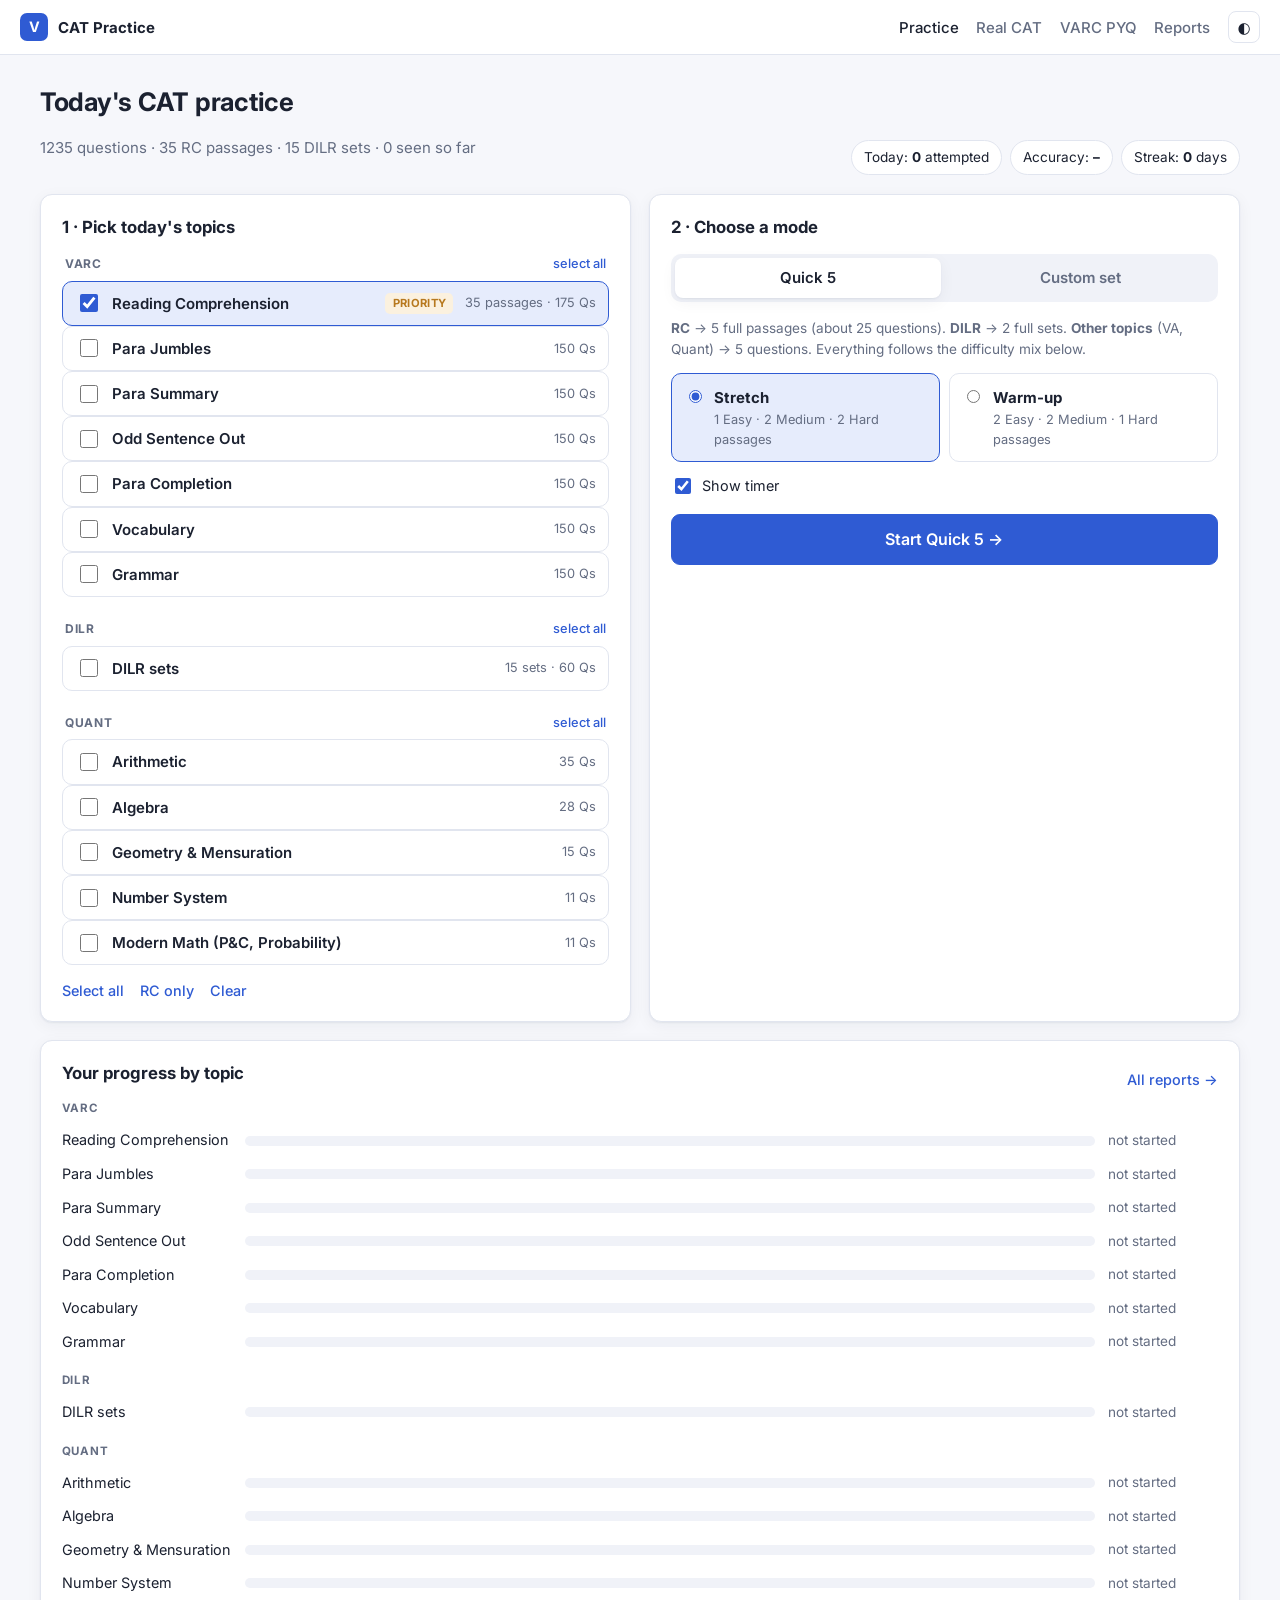
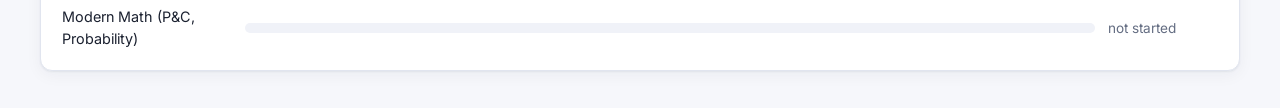
==== index.html @ 4438643c "Add VARC PYQ section (CAT 2022-2025): timed CAT mode and topic-wise practice" ====
<!doctype html>
<html lang="en">
<head>
<meta charset="utf-8">
<meta name="viewport" content="width=device-width, initial-scale=1, viewport-fit=cover">
<meta name="apple-mobile-web-app-capable" content="yes">
<meta name="mobile-web-app-capable" content="yes">
<meta name="apple-mobile-web-app-title" content="CAT Prep">
<title>CAT Practice</title>
<meta name="description" content="CAT VARC practice: Reading Comprehension, Para Jumbles, Para Summary, Odd Sentence Out, Para Completion, Vocabulary and Grammar with timed sets and detailed reports.">
<link rel="preconnect" href="https://fonts.googleapis.com">
<link rel="preconnect" href="https://fonts.gstatic.com" crossorigin>
<link href="https://fonts.googleapis.com/css2?family=Inter:wght@400;500;600;700&family=Source+Serif+4:opsz,wght@8..60,400;8..60,600&display=swap" rel="stylesheet">
<link rel="stylesheet" href="styles.css?v=5">
<link rel="icon" href="data:image/svg+xml,<svg xmlns='http://www.w3.org/2000/svg' viewBox='0 0 32 32'><rect width='32' height='32' rx='7' fill='%232f5bd3'/><text x='16' y='22' font-size='15' font-family='Arial' font-weight='700' fill='white' text-anchor='middle'>V</text></svg>">
</head>
<body>
<header class="topbar">
  <a class="brand" href="#home" data-nav="home"><span class="logo">V</span><span>CAT Practice</span></a>
  <nav>
    <a href="#home" data-nav="home">Practice</a>
    <a href="#cat" data-nav="cat">Real CAT</a>
    <a href="#pyq" data-nav="pyq">VARC PYQ</a>
    <a href="#history" data-nav="history">Reports</a>
    <button class="icon-btn" id="themeBtn" title="Toggle dark mode" aria-label="Toggle dark mode">◐</button>
  </nav>
</header>

<main id="app">
  <!-- HOME -->
  <section id="view-home" class="view">
    <div id="resumeBox"></div>

    <div class="hero">
      <div>
        <h1>Today's CAT practice</h1>
        <p class="muted" id="heroStats"></p>
      </div>
      <div class="today-chips" id="todayChips"></div>
    </div>

    <div class="grid-2">
      <div class="card">
        <h2>1 · Pick today's topics</h2>
        <div id="topicList" class="topic-list"></div>
        <div class="row gap">
          <button class="link" id="selAll">Select all</button>
          <button class="link" id="selRC">RC only</button>
          <button class="link" id="selNone">Clear</button>
        </div>
      </div>

      <div class="card">
        <h2>2 · Choose a mode</h2>
        <div class="mode-tabs" role="tablist">
          <button class="mode-tab active" data-mode="quick5">Quick 5</button>
          <button class="mode-tab" data-mode="custom">Custom set</button>
        </div>

        <div class="mode-panel" data-panel="quick5">
          <p class="muted small"><b>RC</b> → 5 full passages (about 25 questions). <b>DILR</b> → 2 full sets. <b>Other topics</b> (VA, Quant) → 5 questions. Everything follows the difficulty mix below.</p>
          <div class="pattern-grid">
            <label class="pattern"><input type="radio" name="pattern" value="hard" checked>
              <span><b>Stretch</b><small>1 Easy · 2 Medium · 2 Hard passages</small></span></label>
            <label class="pattern"><input type="radio" name="pattern" value="easy">
              <span><b>Warm-up</b><small>2 Easy · 2 Medium · 1 Hard passages</small></span></label>
          </div>
          <label class="check"><input type="checkbox" id="q5Timer" checked> Show timer</label>
          <button class="btn primary big" id="startQuick">Start Quick 5 →</button>
        </div>

        <div class="mode-panel hidden" data-panel="custom">
          <div class="field">
            <span class="label">Difficulty</span>
            <div class="seg" id="diffSeg">
              <button data-v="mixed" class="active">Mixed</button>
              <button data-v="easy">Easy</button>
              <button data-v="medium">Medium</button>
              <button data-v="hard">Hard</button>
            </div>
          </div>
          <div class="field">
            <span class="label">Number of questions</span>
            <div class="seg" id="countSeg">
              <button data-v="10">10</button>
              <button data-v="16" class="active">16</button>
              <button data-v="24">24</button>
              <button data-v="40">40</button>
            </div>
          </div>
          <label class="check"><input type="checkbox" id="rcPriority" checked> RC priority (≈60% of the set is RC when RC is selected)</label>
          <label class="check"><input type="checkbox" id="rcFull" checked> Full RC passages (all questions of a passage, like CAT). DILR always comes as full sets.</label>
          <label class="check"><input type="checkbox" id="unseenFirst" checked> Prefer questions I haven't seen</label>
          <label class="check"><input type="checkbox" id="cTimer" checked> Show timer</label>
          <p class="muted small" id="poolInfo"></p>
          <button class="btn primary big" id="startCustom">Start set →</button>
        </div>
      </div>
    </div>

    <div class="card">
      <div class="row between"><h2>Your progress by topic</h2><a href="#history" data-nav="history" class="link">All reports →</a></div>
      <div id="progressBars" class="bars"></div>
    </div>
  </section>

  <!-- QUIZ -->
  <section id="view-quiz" class="view hidden">
    <div class="quizbar">
      <div class="qmeta"><span id="qCounter"></span><span id="qTags"></span></div>
      <div class="qctl">
        <span class="timer" id="timer" title="Time on this set">00:00</span>
        <button class="btn ghost" id="pauseBtn">❚❚ Pause</button>
        <button class="btn ghost" id="saveExitBtn" title="Save progress and continue later">Save &amp; exit</button>
        <button class="btn danger" id="submitBtn">Submit</button>
        <button class="btn ghost palette-toggle" id="paletteToggle" aria-label="Question palette">☰</button>
      </div>
    </div>
    <div class="quiz-layout">
      <div class="quiz-main" id="quizMain"></div>
      <aside class="palette" id="palette">
        <h3>Questions</h3>
        <div id="paletteGrid" class="pal-grid"></div>
        <div class="legend">
          <span><i class="dot ans"></i>Answered</span>
          <span><i class="dot mark"></i>Marked</span>
          <span><i class="dot vis"></i>Not answered</span>
          <span><i class="dot"></i>Not visited</span>
        </div>
      </aside>
    </div>
    <div class="pause-overlay hidden" id="pauseOverlay">
      <div class="pause-card">
        <h2>Paused</h2>
        <p class="muted">The timer is stopped and questions are hidden.</p>
        <button class="btn primary big" id="resumeBtn">▶ Resume</button>
        <button class="btn ghost" id="pauseSaveExit">Save &amp; exit to home</button>
      </div>
    </div>
  </section>

  <!-- REPORT -->
  <section id="view-report" class="view hidden"></section>

  <!-- REAL CAT -->
  <section id="view-cat" class="view hidden"></section>
  <section id="view-pyq" class="view hidden"></section>

  <!-- HISTORY -->
  <section id="view-history" class="view hidden"></section>
</main>

<div class="modal hidden" id="modal"><div class="modal-card" id="modalCard"></div></div>

<script src="data/questions.js?v=5"></script>
<script src="app.js?v=5"></script>
<script src="pyq.js?v=5"></script>
<script src="realcat.js?v=5"></script>
</body>
</html>
---- styles.css ----
:root {
  --bg: #f6f7fb;
  --surface: #ffffff;
  --surface-2: #f0f2f8;
  --border: #e1e5ef;
  --text: #1b2130;
  --muted: #646d82;
  --primary: #2f5bd3;
  --primary-soft: #e6ecfc;
  --good: #1f8a4c;
  --good-soft: #e3f4ea;
  --bad: #c9372c;
  --bad-soft: #fbe7e5;
  --warn: #b7791f;
  --warn-soft: #fbf1df;
  --mark: #7b4bd1;
  --mark-soft: #efe7fb;
  --shadow: 0 1px 2px rgba(20, 30, 60, .06), 0 4px 16px rgba(20, 30, 60, .05);
  --radius: 12px;
  --serif: "Source Serif 4", Georgia, serif;
  color-scheme: light;
}
@media (prefers-color-scheme: dark) {
  :root:not([data-theme="light"]) {
    --bg: #11141b; --surface: #181c25; --surface-2: #202533; --border: #2b3242;
    --text: #e6e9f0; --muted: #98a1b5; --primary: #6f93ff; --primary-soft: #222d4a;
    --good: #4cc282; --good-soft: #17301f; --bad: #ff7b70; --bad-soft: #3a1d1b;
    --warn: #e5b45a; --warn-soft: #36291a; --mark: #b48cff; --mark-soft: #2c2342;
    --shadow: 0 1px 2px rgba(0,0,0,.3); color-scheme: dark;
  }
}
:root[data-theme="dark"] {
  --bg: #11141b; --surface: #181c25; --surface-2: #202533; --border: #2b3242;
  --text: #e6e9f0; --muted: #98a1b5; --primary: #6f93ff; --primary-soft: #222d4a;
  --good: #4cc282; --good-soft: #17301f; --bad: #ff7b70; --bad-soft: #3a1d1b;
  --warn: #e5b45a; --warn-soft: #36291a; --mark: #b48cff; --mark-soft: #2c2342;
  --shadow: 0 1px 2px rgba(0,0,0,.3); color-scheme: dark;
}

* { box-sizing: border-box; }
html, body { margin: 0; }
body {
  background: var(--bg); color: var(--text);
  font: 15px/1.55 Inter, system-ui, -apple-system, "Segoe UI", sans-serif;
  -webkit-font-smoothing: antialiased;
}
h1 { font-size: 1.6rem; margin: 0 0 .25rem; letter-spacing: -.01em; }
h2 { font-size: 1.05rem; margin: 0 0 .9rem; }
h3 { font-size: .95rem; margin: 0 0 .6rem; }
button { font: inherit; color: inherit; cursor: pointer; }
a { color: var(--primary); text-decoration: none; }
.hidden { display: none !important; }
.muted { color: var(--muted); }
.small { font-size: .85rem; }
.row { display: flex; align-items: center; flex-wrap: wrap; }
.row.gap { gap: 1rem; }
.row.between { justify-content: space-between; }

/* top bar */
.topbar {
  position: sticky; top: 0; z-index: 20; display: flex; align-items: center; justify-content: space-between;
  padding: .7rem 1.25rem; background: var(--surface); border-bottom: 1px solid var(--border);
}
.brand { display: flex; align-items: center; gap: .6rem; color: var(--text); font-weight: 700; }
.logo { width: 28px; height: 28px; border-radius: 7px; background: var(--primary); color: #fff; display: grid; place-items: center; font-size: .9rem; }
.topbar nav { display: flex; gap: 1.1rem; align-items: center; }
.topbar nav a { color: var(--muted); font-weight: 500; }
.topbar nav a.active { color: var(--text); }
.icon-btn { background: none; border: 1px solid var(--border); border-radius: 8px; width: 32px; height: 32px; }

#app { max-width: 1240px; margin: 0 auto; padding: 1.25rem; }
.card { background: var(--surface); border: 1px solid var(--border); border-radius: var(--radius); padding: 1.2rem 1.3rem; box-shadow: var(--shadow); margin-bottom: 1.1rem; }
.grid-2 { display: grid; grid-template-columns: 1fr 1fr; gap: 1.1rem; }
.grid-2 > .card { margin-bottom: 0; min-width: 0; }
.quiz-main, .q-split > * { min-width: 0; }
.grid-2 { margin-bottom: 1.1rem; }

/* buttons */
.btn { border: 1px solid var(--border); background: var(--surface); padding: .5rem .95rem; border-radius: 9px; font-weight: 600; font-size: .9rem; }
@media (hover: hover) { .btn:hover { border-color: var(--primary); } }
.btn.primary { background: var(--primary); color: #fff; border-color: var(--primary); }
.btn.primary:hover { filter: brightness(1.07); }
.btn.danger { background: var(--bad); color: #fff; border-color: var(--bad); }
.btn.ghost { background: transparent; }
.btn.big { padding: .75rem 1.3rem; font-size: 1rem; width: 100%; margin-top: .6rem; }
.btn:disabled { opacity: .5; cursor: not-allowed; }
.link { background: none; border: 0; color: var(--primary); padding: 0; font-weight: 500; font-size: .9rem; }

/* home */
.hero { display: flex; justify-content: space-between; align-items: flex-end; gap: 1rem; flex-wrap: wrap; margin: .4rem 0 1.2rem; }
.today-chips { display: flex; gap: .5rem; flex-wrap: wrap; }
.chip { background: var(--surface); border: 1px solid var(--border); padding: .35rem .75rem; border-radius: 999px; font-size: .85rem; }
.chip b { font-weight: 700; }
.topic-list { display: grid; gap: .5rem; margin-bottom: .9rem; }
.topic {
  display: flex; align-items: center; gap: .7rem; padding: .6rem .8rem; border: 1px solid var(--border);
  border-radius: 10px; cursor: pointer; background: var(--surface);
}
@media (hover: hover) { .topic:hover { border-color: var(--primary); } }
.topic input { width: 18px; height: 18px; flex: none; accent-color: var(--primary); }
.topic .tname { font-weight: 600; flex: 1; }
.topic .tcount { font-size: .8rem; color: var(--muted); }
.topic.checked { background: var(--primary-soft); border-color: var(--primary); }
.badge { font-size: .7rem; font-weight: 700; padding: .12rem .45rem; border-radius: 5px; text-transform: uppercase; letter-spacing: .03em; }
.badge.pri { background: var(--warn-soft); color: var(--warn); }
.badge.easy { background: var(--good-soft); color: var(--good); }
.badge.medium { background: var(--warn-soft); color: var(--warn); }
.badge.hard { background: var(--bad-soft); color: var(--bad); }
.badge.topic-b { background: var(--primary-soft); color: var(--primary); }
.badge.new { background: var(--mark-soft); color: var(--mark); }

.mode-tabs { display: flex; gap: .4rem; background: var(--surface-2); padding: .25rem; border-radius: 10px; margin-bottom: 1rem; }
.mode-tab { flex: 1; border: 0; background: none; padding: .5rem; border-radius: 8px; font-weight: 600; color: var(--muted); }
.mode-tab.active { background: var(--surface); color: var(--text); box-shadow: var(--shadow); }
.pattern-grid { display: grid; grid-template-columns: 1fr 1fr; gap: .6rem; margin: .8rem 0; }
.pattern { border: 1px solid var(--border); border-radius: 10px; padding: .75rem; cursor: pointer; display: flex; gap: .6rem; align-items: flex-start; }
.pattern:has(input:checked) { border-color: var(--primary); background: var(--primary-soft); }
.pattern input { margin-top: .2rem; accent-color: var(--primary); }
.pattern small { display: block; color: var(--muted); font-size: .8rem; }
.check { display: flex; gap: .55rem; align-items: center; font-size: .9rem; margin: .45rem 0; cursor: pointer; }
.check input { accent-color: var(--primary); width: 16px; height: 16px; }
.field { margin-bottom: .9rem; }
.label { display: block; font-size: .8rem; font-weight: 600; color: var(--muted); margin-bottom: .35rem; text-transform: uppercase; letter-spacing: .04em; }
.seg { display: inline-flex; border: 1px solid var(--border); border-radius: 9px; overflow: hidden; flex-wrap: wrap; }
.seg button { border: 0; background: var(--surface); padding: .45rem .9rem; font-weight: 500; border-right: 1px solid var(--border); }
.seg button:last-child { border-right: 0; }
.seg button.active { background: var(--primary); color: #fff; }

.resume { display: flex; justify-content: space-between; align-items: center; gap: 1rem; flex-wrap: wrap; background: var(--primary-soft); border: 1px solid var(--primary); border-radius: var(--radius); padding: .9rem 1.2rem; margin-bottom: 1rem; }

.bars { display: grid; gap: .7rem; }
.bar-row { display: grid; grid-template-columns: 170px 1fr 110px; gap: .8rem; align-items: center; font-size: .9rem; }
.bar { height: 10px; background: var(--surface-2); border-radius: 99px; overflow: hidden; }
.bar > i { display: block; height: 100%; border-radius: 99px; background: var(--primary); }
.bar > i.good { background: var(--good); } .bar > i.mid { background: var(--warn); } .bar > i.low { background: var(--bad); }

/* quiz */
.quizbar {
  position: sticky; top: 53px; z-index: 15; display: flex; justify-content: space-between; align-items: center; gap: .8rem; flex-wrap: wrap;
  background: var(--surface); border: 1px solid var(--border); border-radius: var(--radius); padding: .6rem .9rem; margin-bottom: 1rem; box-shadow: var(--shadow);
}
.qmeta { display: flex; gap: .6rem; align-items: center; flex-wrap: wrap; font-weight: 600; }
.qmeta #qTags { display: inline-flex; gap: .35rem; }
.qctl { display: flex; gap: .5rem; align-items: center; flex-wrap: wrap; }
.timer { font-variant-numeric: tabular-nums; font-weight: 700; font-size: 1.05rem; padding: .3rem .7rem; background: var(--surface-2); border-radius: 8px; min-width: 70px; text-align: center; }
.timer.off { visibility: hidden; }
.quiz-layout { display: grid; grid-template-columns: 1fr 230px; gap: 1rem; align-items: start; }
.palette { background: var(--surface); border: 1px solid var(--border); border-radius: var(--radius); padding: 1rem; position: sticky; top: 125px; }
.pal-grid { display: grid; grid-template-columns: repeat(5, 1fr); gap: .4rem; }
.pal-grid button { aspect-ratio: 1; border: 1px solid var(--border); background: var(--surface); border-radius: 8px; font-weight: 600; font-size: .85rem; }
.pal-grid button.vis { background: var(--bad-soft); border-color: var(--bad); color: var(--bad); }
.pal-grid button.ans { background: var(--good); border-color: var(--good); color: #fff; }
.pal-grid button.mark { background: var(--mark); border-color: var(--mark); color: #fff; }
.pal-grid button.cur { outline: 2px solid var(--primary); outline-offset: 2px; }
.legend { display: grid; gap: .3rem; font-size: .78rem; color: var(--muted); margin-top: .9rem; }
.dot { display: inline-block; width: 10px; height: 10px; border-radius: 3px; border: 1px solid var(--border); margin-right: .4rem; vertical-align: -1px; }
.dot.ans { background: var(--good); border-color: var(--good); }
.dot.mark { background: var(--mark); border-color: var(--mark); }
.dot.vis { background: var(--bad-soft); border-color: var(--bad); }
.palette-toggle { display: none; }

.q-split { display: grid; grid-template-columns: 1.1fr 1fr; gap: 1rem; align-items: start; }
.passage { background: var(--surface); border: 1px solid var(--border); border-radius: var(--radius); padding: 1.2rem 1.4rem; max-height: calc(100vh - 150px); max-height: calc(100dvh - 150px); overflow: auto; position: sticky; top: 125px; }
.passage h3 { font-family: var(--serif); font-size: 1.1rem; }
.passage p, .review-passage p { font-family: var(--serif); font-size: 1.04rem; line-height: 1.7; margin: 0 0 .9rem; }
.qcard { background: var(--surface); border: 1px solid var(--border); border-radius: var(--radius); padding: 1.3rem 1.4rem; box-shadow: var(--shadow); }
.qstem { font-size: 1.02rem; font-weight: 500; margin: 0 0 1rem; white-space: pre-wrap; }
.qstem.serif { font-family: var(--serif); font-size: 1.06rem; font-weight: 400; line-height: 1.7; }
.segments { font-family: var(--serif); font-size: 1.08rem; line-height: 2; background: var(--surface-2); padding: .9rem 1rem; border-radius: 10px; margin-bottom: 1rem; }
.segments span { border-bottom: 2px solid var(--primary); padding-bottom: 1px; }
.segments sup { color: var(--primary); font-family: Inter, sans-serif; font-weight: 700; font-size: .7rem; margin: 0 .15rem 0 .35rem; }
.options { display: grid; gap: .55rem; }
.opt { display: flex; gap: .75rem; align-items: flex-start; padding: .75rem .9rem; border: 1px solid var(--border); border-radius: 10px; cursor: pointer; background: var(--surface); text-align: left; width: 100%; }
@media (hover: hover) { .opt:hover { border-color: var(--primary); } }
.opt .k { flex: none; width: 26px; height: 26px; border-radius: 50%; border: 1.5px solid var(--border); display: grid; place-items: center; font-weight: 700; font-size: .8rem; }
.opt.sel { border-color: var(--primary); background: var(--primary-soft); }
.opt.sel .k { background: var(--primary); border-color: var(--primary); color: #fff; }
.opt.correct { border-color: var(--good); background: var(--good-soft); }
.opt.correct .k { background: var(--good); color: #fff; border-color: var(--good); }
.opt.wrong { border-color: var(--bad); background: var(--bad-soft); }
.opt.wrong .k { background: var(--bad); color: #fff; border-color: var(--bad); }
.sentences { list-style: none; padding: 0; margin: 0 0 1rem; display: grid; gap: .55rem; }
.sentences li { display: flex; gap: .7rem; padding: .7rem .85rem; background: var(--surface-2); border-radius: 10px; font-family: var(--serif); font-size: 1.03rem; line-height: 1.6; }
.sentences li b { font-family: Inter, sans-serif; color: var(--primary); flex: none; }
.tita { display: flex; gap: .6rem; align-items: center; flex-wrap: wrap; }
.tita input { font: 600 1.25rem/1 Inter, sans-serif; letter-spacing: .3em; padding: .55rem .8rem; width: 170px; border: 1.5px solid var(--border); border-radius: 10px; background: var(--surface); color: var(--text); }
.tita input:focus { outline: none; border-color: var(--primary); }
.keypad { display: flex; gap: .35rem; flex-wrap: wrap; }
.keypad button { min-width: 40px; height: 40px; border: 1px solid var(--border); background: var(--surface); border-radius: 9px; font-weight: 700; }
@media (hover: hover) { .keypad button:hover { border-color: var(--primary); } }
.tita-note { font-size: .8rem; color: var(--muted); margin-top: .6rem; }
.qnav { display: flex; justify-content: space-between; gap: .5rem; flex-wrap: wrap; margin-top: 1.2rem; padding-top: 1rem; border-top: 1px solid var(--border); }
.qnav .grp { display: flex; gap: .5rem; flex-wrap: wrap; }

.pause-overlay { position: fixed; inset: 0; background: rgba(10, 14, 25, .85); background: color-mix(in srgb, var(--bg) 92%, transparent); -webkit-backdrop-filter: blur(8px); backdrop-filter: blur(8px); z-index: 50; display: grid; place-items: center; padding: 1rem; }
.pause-card { background: var(--surface); border: 1px solid var(--border); border-radius: 16px; padding: 2rem; text-align: center; max-width: 380px; width: 100%; box-shadow: var(--shadow); }
.pause-card .btn { width: 100%; margin-top: .6rem; }

/* report */
.report-head { display: flex; justify-content: space-between; align-items: flex-start; gap: 1rem; flex-wrap: wrap; margin-bottom: 1rem; }
.kpis { display: grid; grid-template-columns: repeat(auto-fit, minmax(140px, 1fr)); gap: .8rem; margin-bottom: 1.1rem; }
.kpi { background: var(--surface); border: 1px solid var(--border); border-radius: var(--radius); padding: .9rem 1rem; }
.kpi .v { font-size: 1.55rem; font-weight: 700; font-variant-numeric: tabular-nums; }
.kpi .l { font-size: .78rem; color: var(--muted); text-transform: uppercase; letter-spacing: .04em; font-weight: 600; }
.kpi.good .v { color: var(--good); } .kpi.bad .v { color: var(--bad); }
table.tbl { width: 100%; border-collapse: collapse; font-size: .9rem; }
.tbl th, .tbl td { text-align: left; padding: .55rem .5rem; border-bottom: 1px solid var(--border); font-variant-numeric: tabular-nums; }
.tbl th { font-size: .75rem; text-transform: uppercase; letter-spacing: .04em; color: var(--muted); }
.tbl-wrap { overflow-x: auto; }
.insights { display: grid; gap: .5rem; margin: 0; padding: 0; list-style: none; }
.insights li { padding: .65rem .85rem; border-radius: 10px; background: var(--surface-2); font-size: .92rem; }
.insights li.warn { background: var(--warn-soft); }
.insights li.good { background: var(--good-soft); }
.filters { display: flex; gap: .4rem; flex-wrap: wrap; margin-bottom: .9rem; }
.filters button { border: 1px solid var(--border); background: var(--surface); border-radius: 999px; padding: .3rem .8rem; font-size: .85rem; }
.filters button.active { background: var(--text); color: var(--bg); border-color: var(--text); }
.review { border: 1px solid var(--border); border-radius: var(--radius); padding: 1.1rem 1.2rem; margin-bottom: .8rem; background: var(--surface); }
.review.r-correct { border-left: 4px solid var(--good); }
.review.r-wrong { border-left: 4px solid var(--bad); }
.review.r-skip { border-left: 4px solid var(--muted); }
.review-head { display: flex; justify-content: space-between; gap: .6rem; flex-wrap: wrap; margin-bottom: .6rem; font-size: .85rem; }
.review-head .tags { display: flex; gap: .35rem; flex-wrap: wrap; align-items: center; }
.verdict { font-weight: 700; }
.verdict.c { color: var(--good); } .verdict.w { color: var(--bad); } .verdict.s { color: var(--muted); }
.expl { margin-top: .8rem; background: var(--surface-2); border-radius: 10px; padding: .8rem .95rem; font-size: .93rem; }
.expl b { color: var(--text); }
.ans-line { margin-top: .7rem; font-size: .92rem; display: flex; gap: 1.2rem; flex-wrap: wrap; }
.ans-line .ok { color: var(--good); font-weight: 700; } .ans-line .no { color: var(--bad); font-weight: 700; }
details.review-passage { margin-bottom: .8rem; }
details.review-passage summary { cursor: pointer; font-weight: 600; color: var(--primary); font-size: .9rem; }
details.review-passage div { margin-top: .6rem; max-height: 360px; overflow: auto; padding-right: .5rem; }
.report-actions { display: flex; gap: .5rem; flex-wrap: wrap; }

.hist-item { display: grid; grid-template-columns: 1fr auto; gap: .6rem; align-items: center; padding: .8rem 0; border-bottom: 1px solid var(--border); }
.hist-item:last-child { border-bottom: 0; }
.hist-item .t { font-weight: 600; }
.score-pill { font-weight: 700; padding: .25rem .6rem; border-radius: 8px; background: var(--surface-2); font-variant-numeric: tabular-nums; }
.empty { text-align: center; padding: 2rem 1rem; color: var(--muted); }

.modal { position: fixed; inset: 0; background: rgba(5, 8, 15, .72); -webkit-backdrop-filter: blur(3px); backdrop-filter: blur(3px); z-index: 60; display: grid; place-items: center; padding: 1rem; }
.modal-card { background: var(--surface); border-radius: 14px; padding: 1.5rem; max-width: 420px; width: 100%; border: 2px solid var(--primary); box-shadow: 0 20px 60px rgba(0,0,0,.45); }
.modal-card .btn { padding: .65rem 1.2rem; }
.modal-card .row { justify-content: flex-end; gap: .5rem; margin-top: 1.2rem; }

@media (max-width: 1023px) {
  .quiz-layout { grid-template-columns: 1fr; }
  .palette { display: none; position: fixed; top: auto; bottom: 0; left: 0; right: 0; z-index: 40; border-radius: 16px 16px 0 0; max-height: 60vh; overflow: auto; padding-bottom: calc(1rem + env(safe-area-inset-bottom)); box-shadow: 0 -8px 30px rgba(0,0,0,.25); }
  .palette.open { display: block; }
  .palette-toggle { display: inline-block; }
  .pal-grid { grid-template-columns: repeat(10, 1fr); }
}
@media (max-width: 960px) { .grid-2 { grid-template-columns: 1fr; } }
@media (max-width: 760px) {
  .q-split { grid-template-columns: 1fr; }
  .passage { position: static; max-height: none; }
  .pal-grid { grid-template-columns: repeat(8, 1fr); }
}
@media (max-width: 600px) {
  #app { padding: 1rem 16px; }
  .topbar { padding: .6rem 16px; }
  .brand span:last-child { display: none; }
  .quizbar { top: 49px; padding: .5rem .6rem; }
  .qctl .btn { padding: .4rem .6rem; font-size: .8rem; }
  #saveExitBtn { display: none; }
  .bar-row { grid-template-columns: 1fr 90px; }
  .bar-row .bar { grid-column: 1 / -1; grid-row: 2; }
  .pattern-grid { grid-template-columns: 1fr; }
  .qcard, .passage { padding: 1rem; }
  .pal-grid { grid-template-columns: repeat(6, 1fr); }
}

/* ---------- Real CAT ---------- */
.inp { width: 100%; padding: .55rem .7rem; border: 1px solid var(--border); border-radius: 9px; background: var(--surface); color: var(--text); font: inherit; }
.inp:focus { outline: none; border-color: var(--primary); }
.year-h { margin: 1.4rem 0 .7rem; font-size: 1.1rem; }
.paper-grid { display: grid; grid-template-columns: repeat(auto-fill, minmax(280px, 1fr)); gap: 1rem; }
.paper-grid .card { margin-bottom: 0; }
.modes-explain { margin-bottom: 0; gap: 1.2rem; }
.modes-explain p { margin: .3rem 0 0; }
.qimg { background: #fff; border-radius: 8px; padding: .4rem; border: 1px solid var(--border); }
.qimg img { display: block; width: 100%; max-width: 820px; height: auto; margin: 0 auto; }
.qimg img + img { margin-top: .2rem; }
.qcard .qimg { margin-bottom: 1rem; }
.options.opt-row { grid-template-columns: repeat(4, 1fr); }
.options.opt-row .opt { justify-content: center; padding: .6rem; }
.timer.low { background: var(--bad-soft); color: var(--bad); }
.sec-switch { display: flex; gap: .4rem; flex-wrap: wrap; margin-top: .9rem; }
.sec-switch .btn { flex: 1; padding: .4rem .5rem; }
.feedback { margin-top: 1.1rem; border-radius: 12px; padding: 1rem 1.1rem; border: 1.5px solid var(--border); }
.feedback.fb-ok { border-color: var(--good); background: var(--good-soft); background: color-mix(in srgb, var(--good-soft) 60%, transparent); }
.feedback.fb-no { border-color: var(--bad); background: var(--bad-soft); background: color-mix(in srgb, var(--bad-soft) 50%, transparent); }
.feedback p, .sol-body p, .sol p { margin: .5rem 0; font-size: .95rem; }
.sol-body { margin-top: .8rem; }
.sol-body .qimg, .sol .qimg { margin-top: .5rem; }
details.sol, details.method { margin-top: .8rem; }
details.sol > summary, details.method > summary { cursor: pointer; font-weight: 600; color: var(--primary); }
details.method ul, .method-block ul { margin: .5rem 0 0; padding-left: 1.2rem; }
details.method li, .method-block li { margin: .3rem 0; font-size: .93rem; }
.method-block { padding: .8rem 0; border-bottom: 1px solid var(--border); }
.method-block:last-child { border-bottom: 0; }
details.review > summary { list-style: none; cursor: pointer; margin: 0; }
details.review > summary::-webkit-details-marker { display: none; }
details.review[open] > summary { margin-bottom: .8rem; }
.rv-body .options { margin-bottom: .6rem; }
.serif-p { font-family: var(--serif); line-height: 1.65; }
@media (max-width: 600px) {
  .options.opt-row { grid-template-columns: repeat(2, 1fr); }
  .cat-bar #cExit { display: none; }
}
.set-card { padding: .9rem 1rem; }
.set-card > summary { cursor: pointer; font-weight: 600; color: var(--muted); margin-bottom: .2rem; }
.set-card[open] > summary { margin-bottom: .7rem; }
.qimg img { cursor: zoom-in; }
.zoom { position: fixed; inset: 0; z-index: 70; background: rgba(5, 8, 15, .88); display: flex; flex-direction: column; align-items: flex-end; padding: 12px; gap: 10px; }
.zoom-inner { overflow: auto; width: 100%; flex: 1; background: #fff; border-radius: 10px; -webkit-overflow-scrolling: touch; }
.zoom-inner img { display: block; width: 900px; max-width: none; }
@media (min-width: 960px) { .zoom-inner img { width: 100%; max-width: 1100px; margin: 0 auto; } }

/* ---------- Quant / DILR additions, touch & iPad ---------- */
html { -webkit-text-size-adjust: 100%; }
button, .opt, .topic, a, summary { touch-action: manipulation; -webkit-tap-highlight-color: transparent; }
body { padding-bottom: env(safe-area-inset-bottom); }
.topic-group + .topic-group { margin-top: .9rem; }
.tg-head { display: flex; justify-content: space-between; align-items: center; font-size: .75rem; font-weight: 700; text-transform: uppercase; letter-spacing: .06em; color: var(--muted); margin: 0 .2rem .4rem; }
.tg-head .link { font-size: .8rem; text-transform: none; letter-spacing: 0; }
.bar-sep { font-size: .72rem; font-weight: 700; text-transform: uppercase; letter-spacing: .06em; color: var(--muted); margin-top: .5rem; }
.bar-sep:first-child { margin-top: 0; }
p.pl { white-space: pre-line; }
.passage p.pl { margin: 0 0 .9rem; }
.data-tbl { margin: .4rem 0 1rem; border: 1px solid var(--border); border-radius: 10px; -webkit-overflow-scrolling: touch; }
.data-tbl .tcap { font-size: .8rem; font-weight: 600; color: var(--muted); padding: .5rem .7rem 0; }
.data-tbl table { font-family: Inter, sans-serif; font-size: .88rem; min-width: 100%; }
.data-tbl th, .data-tbl td { white-space: nowrap; padding: .45rem .6rem; }
.data-tbl tbody tr:nth-child(even) td { background: var(--surface-2); }
.q-split.is-set .passage p { font-family: Inter, sans-serif; font-size: .96rem; line-height: 1.6; }
.keypad.num { display: grid; grid-template-columns: repeat(6, minmax(40px, 1fr)); max-width: 360px; }
.keypad button { min-height: 44px; }
.opt { min-height: 48px; }
@media (min-width: 761px) and (max-width: 1180px) {
  #app { padding: 1rem 20px; }
  .q-split { grid-template-columns: 1fr 1fr; gap: .8rem; }
  .passage { padding: 1rem 1.1rem; }
  .qcard { padding: 1.1rem 1.15rem; }
}
.tita.num { flex-direction: column; align-items: flex-start; }
.tita.num input { letter-spacing: .04em; width: 220px; max-width: 100%; }
.tita.num input::placeholder { letter-spacing: 0; font-weight: 400; font-size: 1rem; }

/* ---------- VARC PYQ ---------- */
.topic-pick { display: grid; grid-template-columns: repeat(auto-fill, minmax(180px, 1fr)); gap: .6rem; margin: .4rem 0 1rem; }
.topic-tile { display: flex; flex-direction: column; gap: .3rem; text-align: left; padding: .8rem .9rem; border: 1px solid var(--border); border-radius: 12px; background: var(--surface); color: var(--text); min-height: 44px; cursor: pointer; }
.topic-tile:hover { border-color: var(--primary); background: var(--primary-soft); }
.topic-tile .bar { height: 6px; margin-top: .2rem; }
.bad-t { color: var(--bad); }
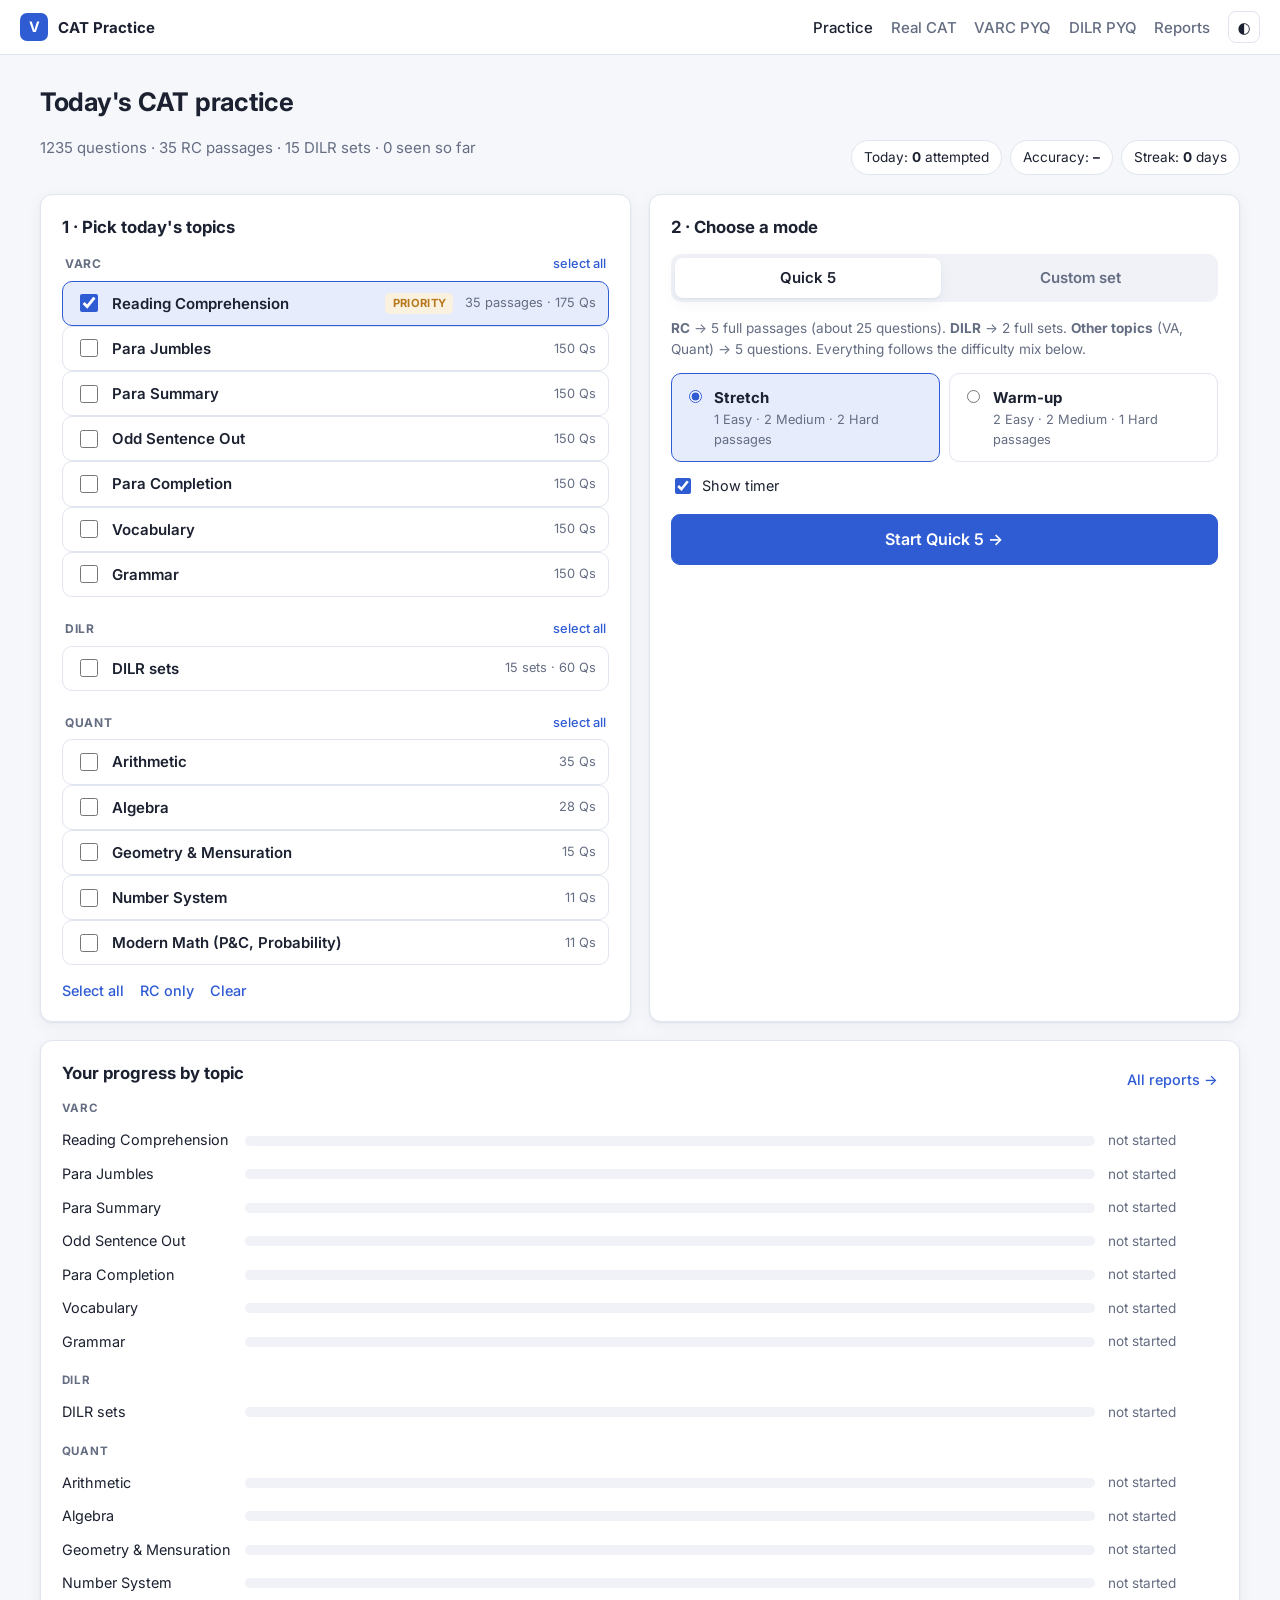
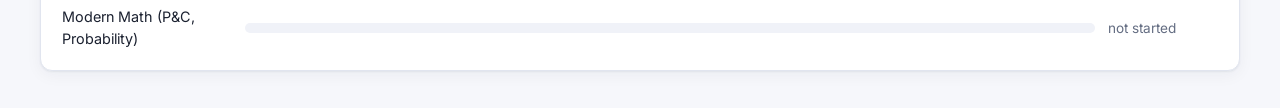
==== commit 8bc95fbb: "Add DILR PYQ section (CAT 2023-2025): timed 2-4 set mixes, full slots, set-by-set practice" ====
--- a/index.html
+++ b/index.html
@@ -11,7 +11,7 @@
 <link rel="preconnect" href="https://fonts.googleapis.com">
 <link rel="preconnect" href="https://fonts.gstatic.com" crossorigin>
 <link href="https://fonts.googleapis.com/css2?family=Inter:wght@400;500;600;700&family=Source+Serif+4:opsz,wght@8..60,400;8..60,600&display=swap" rel="stylesheet">
-<link rel="stylesheet" href="styles.css?v=5">
+<link rel="stylesheet" href="styles.css?v=6">
 <link rel="icon" href="data:image/svg+xml,<svg xmlns='http://www.w3.org/2000/svg' viewBox='0 0 32 32'><rect width='32' height='32' rx='7' fill='%232f5bd3'/><text x='16' y='22' font-size='15' font-family='Arial' font-weight='700' fill='white' text-anchor='middle'>V</text></svg>">
 </head>
 <body>
@@ -21,6 +21,7 @@
     <a href="#home" data-nav="home">Practice</a>
     <a href="#cat" data-nav="cat">Real CAT</a>
     <a href="#pyq" data-nav="pyq">VARC PYQ</a>
+    <a href="#dpyq" data-nav="dpyq">DILR PYQ</a>
     <a href="#history" data-nav="history">Reports</a>
     <button class="icon-btn" id="themeBtn" title="Toggle dark mode" aria-label="Toggle dark mode">◐</button>
   </nav>
@@ -145,6 +146,7 @@
   <!-- REAL CAT -->
   <section id="view-cat" class="view hidden"></section>
   <section id="view-pyq" class="view hidden"></section>
+  <section id="view-dpyq" class="view hidden"></section>
 
   <!-- HISTORY -->
   <section id="view-history" class="view hidden"></section>
@@ -153,8 +155,9 @@
 <div class="modal hidden" id="modal"><div class="modal-card" id="modalCard"></div></div>
 
 <script src="data/questions.js?v=5"></script>
-<script src="app.js?v=5"></script>
-<script src="pyq.js?v=5"></script>
-<script src="realcat.js?v=5"></script>
+<script src="app.js?v=6"></script>
+<script src="pyq.js?v=6"></script>
+<script src="dilrpyq.js?v=1"></script>
+<script src="realcat.js?v=7"></script>
 </body>
 </html>
--- a/styles.css
+++ b/styles.css
@@ -352,3 +352,22 @@
 .topic-tile:hover { border-color: var(--primary); background: var(--primary-soft); }
 .topic-tile .bar { height: 6px; margin-top: .2rem; }
 .bad-t { color: var(--bad); }
+
+/* ---------- DILR PYQ ---------- */
+.dp-grid { display: grid; grid-template-columns: repeat(auto-fill, minmax(260px, 1fr)); gap: 1rem; }
+.dp-slot-h { font-size: .78rem; font-weight: 700; text-transform: uppercase; letter-spacing: .05em; color: var(--muted); margin-bottom: .35rem; }
+.dp-set { display: grid; grid-template-columns: auto 1fr auto; grid-template-rows: auto auto; column-gap: .5rem; align-items: center; width: 100%; text-align: left; padding: .55rem .7rem; margin-bottom: .4rem; border: 1px solid var(--border); border-radius: 10px; background: var(--surface); color: var(--text); cursor: pointer; min-height: 44px; }
+.dp-set:hover { border-color: var(--primary); background: var(--primary-soft); }
+.dp-set .badge { grid-row: 1 / span 2; align-self: start; margin-top: .15rem; }
+.dp-set .dp-name { font-weight: 600; font-size: .9rem; line-height: 1.3; }
+.dp-set .small { grid-column: 2; }
+.dp-set .dp-done { grid-column: 3; grid-row: 1 / span 2; color: var(--good); font-weight: 700; }
+.q-split.dp-split { grid-template-columns: 1.8fr 1fr; }
+.dp-set-img > p { font-family: Inter, sans-serif; font-size: .8rem; margin: 0 0 .5rem; }
+.dp-set-img { padding: .8rem; }
+.dp-set-img .qimg { padding: .2rem; }
+.dp-set-img .qimg img { max-width: none; }
+.dp-qno { margin: 0 0 .4rem; }
+.dp-pal-set { margin-bottom: .8rem; }
+.dp-pal-h { display: flex; justify-content: space-between; align-items: baseline; margin-bottom: .35rem; font-size: .88rem; }
+@media (max-width: 760px) { .q-split.dp-split { grid-template-columns: 1fr; } }
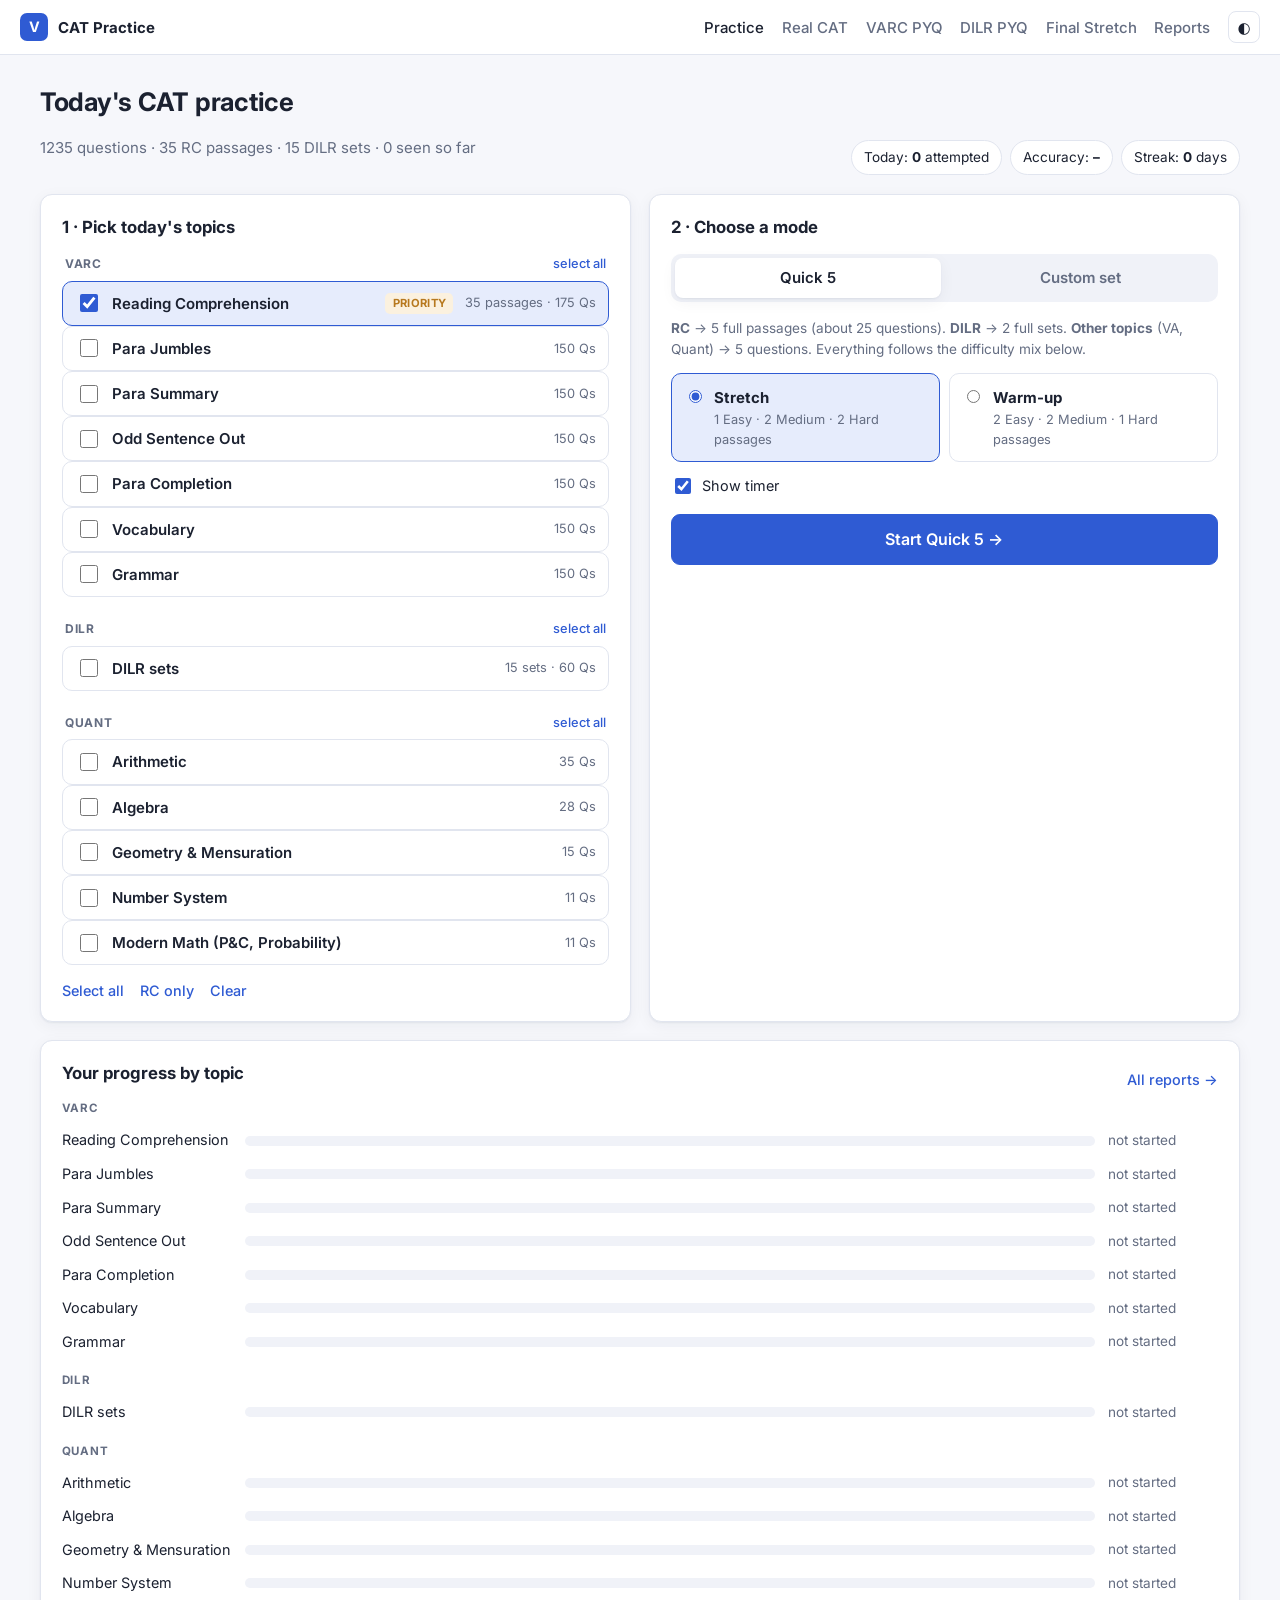
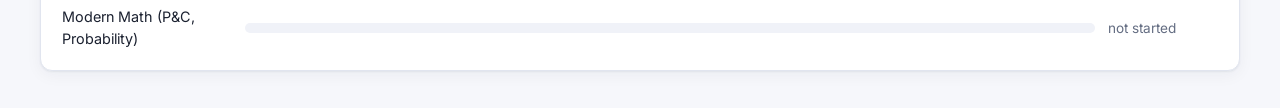
==== commit 0ebb097d: "Add Final Stretch: 12 timed mock papers (4 VARC, 4 DILR, 4 Quant) in the CAT 2024-25 pattern and a g" ====
--- a/index.html
+++ b/index.html
@@ -11,7 +11,7 @@
 <link rel="preconnect" href="https://fonts.googleapis.com">
 <link rel="preconnect" href="https://fonts.gstatic.com" crossorigin>
 <link href="https://fonts.googleapis.com/css2?family=Inter:wght@400;500;600;700&family=Source+Serif+4:opsz,wght@8..60,400;8..60,600&display=swap" rel="stylesheet">
-<link rel="stylesheet" href="styles.css?v=6">
+<link rel="stylesheet" href="styles.css?v=8">
 <link rel="icon" href="data:image/svg+xml,<svg xmlns='http://www.w3.org/2000/svg' viewBox='0 0 32 32'><rect width='32' height='32' rx='7' fill='%232f5bd3'/><text x='16' y='22' font-size='15' font-family='Arial' font-weight='700' fill='white' text-anchor='middle'>V</text></svg>">
 </head>
 <body>
@@ -22,6 +22,7 @@
     <a href="#cat" data-nav="cat">Real CAT</a>
     <a href="#pyq" data-nav="pyq">VARC PYQ</a>
     <a href="#dpyq" data-nav="dpyq">DILR PYQ</a>
+    <a href="#final" data-nav="final">Final Stretch</a>
     <a href="#history" data-nav="history">Reports</a>
     <button class="icon-btn" id="themeBtn" title="Toggle dark mode" aria-label="Toggle dark mode">◐</button>
   </nav>
@@ -147,6 +148,7 @@
   <section id="view-cat" class="view hidden"></section>
   <section id="view-pyq" class="view hidden"></section>
   <section id="view-dpyq" class="view hidden"></section>
+  <section id="view-final" class="view hidden"></section>
 
   <!-- HISTORY -->
   <section id="view-history" class="view hidden"></section>
@@ -155,9 +157,11 @@
 <div class="modal hidden" id="modal"><div class="modal-card" id="modalCard"></div></div>
 
 <script src="data/questions.js?v=5"></script>
-<script src="app.js?v=6"></script>
+<script src="data/final.js?v=1"></script>
+<script src="app.js?v=7"></script>
+<script src="final.js?v=1"></script>
 <script src="pyq.js?v=6"></script>
-<script src="dilrpyq.js?v=1"></script>
+<script src="dilrpyq.js?v=2"></script>
 <script src="realcat.js?v=7"></script>
 </body>
 </html>
--- a/styles.css
+++ b/styles.css
@@ -222,7 +222,7 @@
 .review-head .tags { display: flex; gap: .35rem; flex-wrap: wrap; align-items: center; }
 .verdict { font-weight: 700; }
 .verdict.c { color: var(--good); } .verdict.w { color: var(--bad); } .verdict.s { color: var(--muted); }
-.expl { margin-top: .8rem; background: var(--surface-2); border-radius: 10px; padding: .8rem .95rem; font-size: .93rem; }
+.expl { white-space: pre-line; margin-top: .8rem; background: var(--surface-2); border-radius: 10px; padding: .8rem .95rem; font-size: .93rem; }
 .expl b { color: var(--text); }
 .ans-line { margin-top: .7rem; font-size: .92rem; display: flex; gap: 1.2rem; flex-wrap: wrap; }
 .ans-line .ok { color: var(--good); font-weight: 700; } .ans-line .no { color: var(--bad); font-weight: 700; }
@@ -371,3 +371,27 @@
 .dp-pal-set { margin-bottom: .8rem; }
 .dp-pal-h { display: flex; justify-content: space-between; align-items: baseline; margin-bottom: .35rem; font-size: .88rem; }
 @media (max-width: 760px) { .q-split.dp-split { grid-template-columns: 1fr; } }
+/* DILR PYQ worked solutions */
+.dp-expl p { margin: .45rem 0; line-height: 1.55; }
+.dp-expl-h { font-weight: 700; margin-top: 0 !important; color: var(--text); }
+.dp-knote { margin: .6rem 0 0; padding: .55rem .8rem; border-left: 3px solid var(--warn, #c98a00); background: var(--surface-2); border-radius: 6px; font-size: .88rem; }
+.dp-setsol .sol-body p { line-height: 1.55; }
+.dp-setsol .data-tbl, .dp-expl .data-tbl { overflow-x: auto; }
+.feedback .dp-expl { background: transparent; padding: .2rem 0 0; margin-top: .6rem; border-top: 1px solid var(--border); border-radius: 0; }
+.dp-set-img .dp-setsol { margin-top: 1rem; padding-top: .6rem; border-top: 1px solid var(--border); font-family: Inter, sans-serif; }
+
+/* ---------- Final Stretch ---------- */
+.fs-grid { display: grid; grid-template-columns: repeat(auto-fill, minmax(230px, 1fr)); gap: .9rem; margin-top: .8rem; }
+.fs-paper { border: 1px solid var(--border); border-radius: 10px; padding: .9rem 1rem; background: var(--surface-2); display: flex; flex-direction: column; gap: .45rem; }
+.fs-paper p { margin: 0; }
+.fs-ph { display: flex; justify-content: space-between; align-items: baseline; gap: .5rem; flex-wrap: wrap; }
+.fs-shape { min-height: 2.4em; }
+.fs-dmix { display: flex; gap: .35rem; flex-wrap: wrap; }
+.fs-ok { color: var(--good); font-weight: 600; } .fs-mid { color: var(--warn); font-weight: 600; } .fs-low { color: var(--bad); font-weight: 600; }
+.fs-how ol { padding-left: 1.2rem; margin: .4rem 0 .8rem; } .fs-how li { margin-bottom: .3rem; }
+.row.wrap { flex-wrap: wrap; }
+.grid-3 { display: grid; grid-template-columns: repeat(3, 1fr); gap: 1.1rem; }
+.grid-3 h3, .fs-two h3 { margin: .2rem 0 .4rem; font-size: 1rem; }
+.grid-3 ul, .fs-two ul { padding-left: 1.1rem; margin: 0; } .grid-3 li, .fs-two li { margin-bottom: .35rem; }
+#view-final .tbl td { vertical-align: top; }
+@media (max-width: 860px) { .grid-3 { grid-template-columns: 1fr; } }
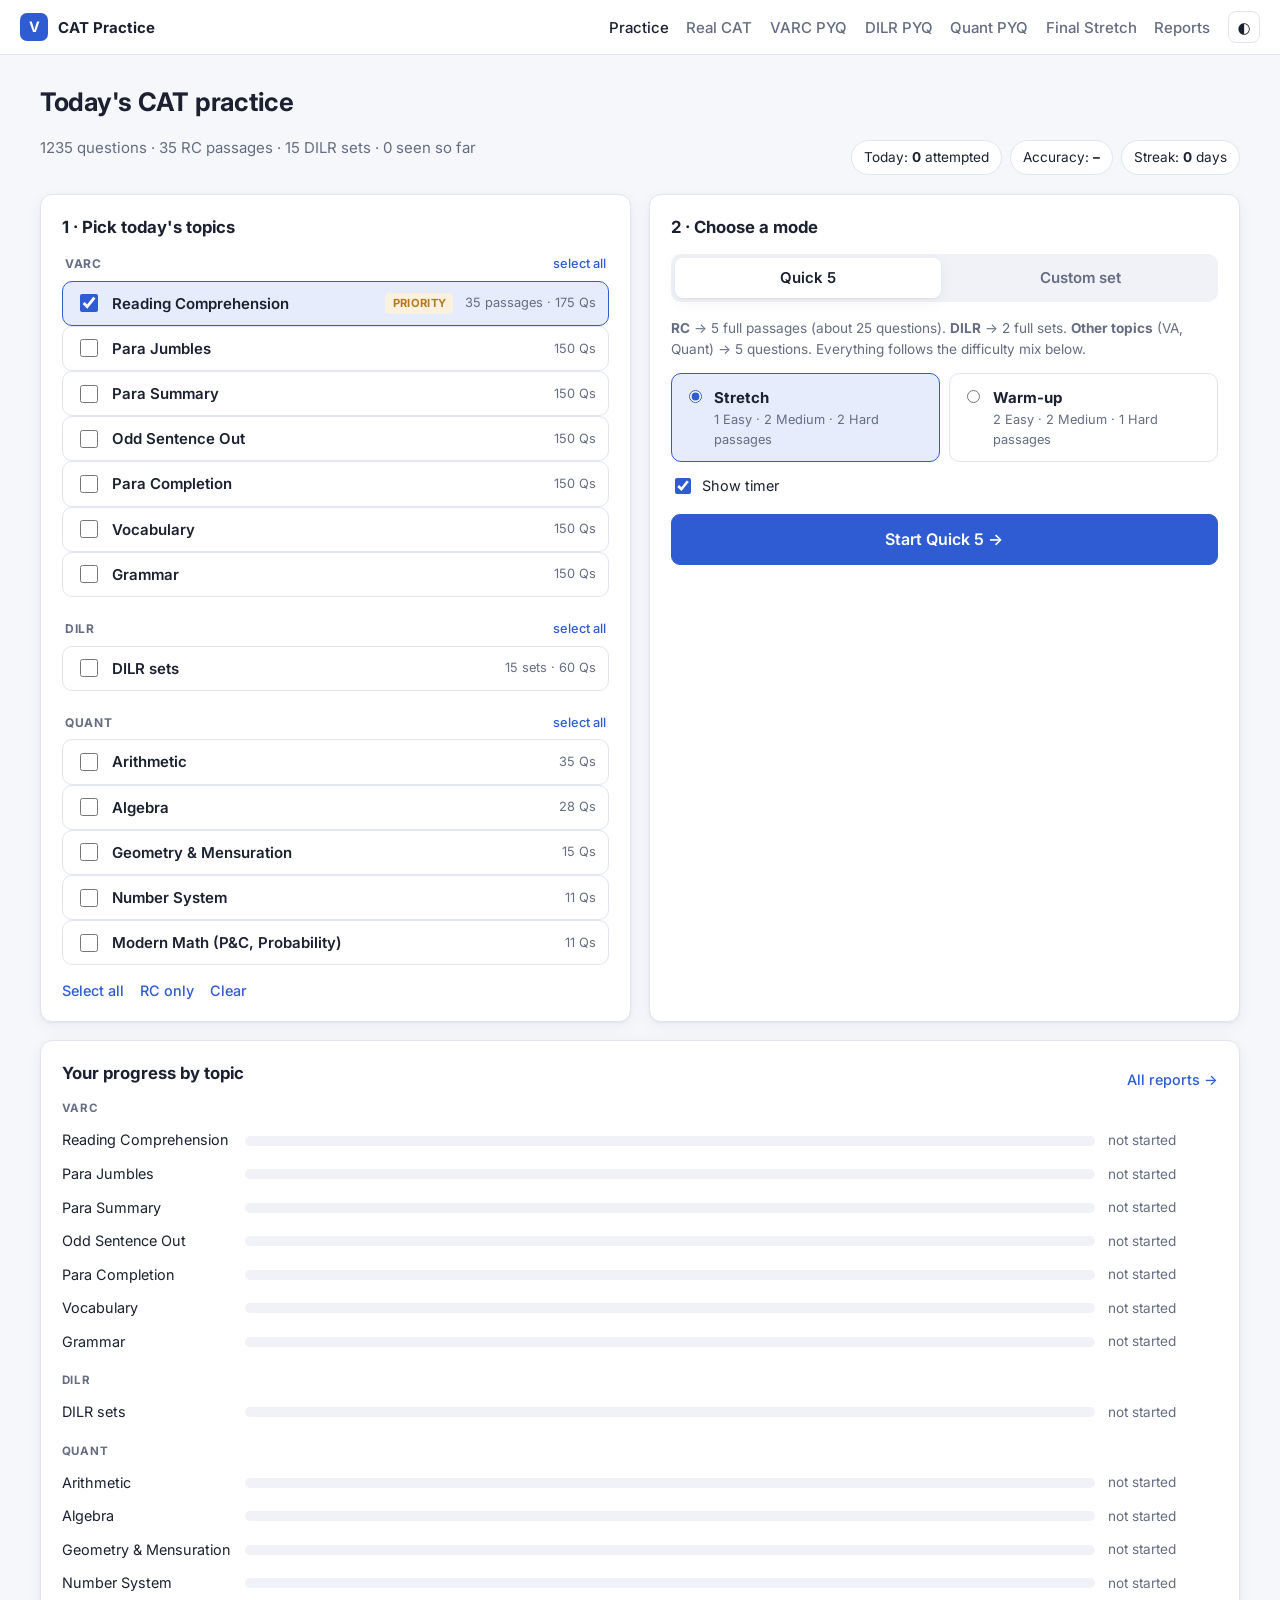
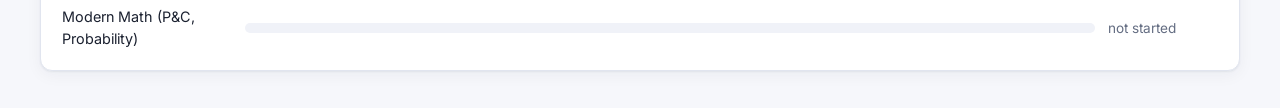
==== commit 5e119dbb: "Add Quant PYQ section: CAT 2022-25 QA (full 40-min slots, timed mix, practice by sub-topic) loaded f" ====
--- a/index.html
+++ b/index.html
@@ -11,7 +11,7 @@
 <link rel="preconnect" href="https://fonts.googleapis.com">
 <link rel="preconnect" href="https://fonts.gstatic.com" crossorigin>
 <link href="https://fonts.googleapis.com/css2?family=Inter:wght@400;500;600;700&family=Source+Serif+4:opsz,wght@8..60,400;8..60,600&display=swap" rel="stylesheet">
-<link rel="stylesheet" href="styles.css?v=8">
+<link rel="stylesheet" href="styles.css?v=9">
 <link rel="icon" href="data:image/svg+xml,<svg xmlns='http://www.w3.org/2000/svg' viewBox='0 0 32 32'><rect width='32' height='32' rx='7' fill='%232f5bd3'/><text x='16' y='22' font-size='15' font-family='Arial' font-weight='700' fill='white' text-anchor='middle'>V</text></svg>">
 </head>
 <body>
@@ -22,6 +22,7 @@
     <a href="#cat" data-nav="cat">Real CAT</a>
     <a href="#pyq" data-nav="pyq">VARC PYQ</a>
     <a href="#dpyq" data-nav="dpyq">DILR PYQ</a>
+    <a href="#qpyq" data-nav="qpyq">Quant PYQ</a>
     <a href="#final" data-nav="final">Final Stretch</a>
     <a href="#history" data-nav="history">Reports</a>
     <button class="icon-btn" id="themeBtn" title="Toggle dark mode" aria-label="Toggle dark mode">◐</button>
@@ -148,6 +149,7 @@
   <section id="view-cat" class="view hidden"></section>
   <section id="view-pyq" class="view hidden"></section>
   <section id="view-dpyq" class="view hidden"></section>
+  <section id="view-qpyq" class="view hidden"></section>
   <section id="view-final" class="view hidden"></section>
 
   <!-- HISTORY -->
@@ -158,10 +160,11 @@
 
 <script src="data/questions.js?v=5"></script>
 <script src="data/final.js?v=1"></script>
-<script src="app.js?v=7"></script>
+<script src="app.js?v=8"></script>
 <script src="final.js?v=1"></script>
 <script src="pyq.js?v=6"></script>
 <script src="dilrpyq.js?v=2"></script>
-<script src="realcat.js?v=7"></script>
+<script src="qapyq.js?v=1"></script>
+<script src="realcat.js?v=8"></script>
 </body>
 </html>
--- a/styles.css
+++ b/styles.css
@@ -395,3 +395,23 @@
 .grid-3 ul, .fs-two ul { padding-left: 1.1rem; margin: 0; } .grid-3 li, .fs-two li { margin-bottom: .35rem; }
 #view-final .tbl td { vertical-align: top; }
 @media (max-width: 860px) { .grid-3 { grid-template-columns: 1fr; } }
+
+/* ---------- Quant PYQ ---------- */
+.qp-card { max-width: 860px; margin: 0 auto; }
+.qp-stem { background: #fff; border-radius: 10px; padding: .6rem; margin-bottom: .8rem; }
+.qp-stem img { max-width: 100%; height: auto; display: block; margin: 0 auto .3rem; }
+.qp-opt img { max-height: 64px; max-width: 100%; background: #fff; border-radius: 4px; }
+.qp-keys { display: grid; grid-template-columns: repeat(4, 1fr); gap: .5rem; }
+.qp-keys .opt { justify-content: center; }
+.qp-keys .opt .muted { display: none; }
+.qp-hint { margin: 0 0 .4rem; }
+.qp-sub .badge { min-width: 2.1em; text-align: center; }
+#qpPalGrid button.qp-tita { border-style: dashed; }
+@media (max-width: 760px) { .qp-keys { grid-template-columns: repeat(2, 1fr); } }
+@media (max-width: 760px) {
+  .topbar { gap: .6rem; }
+  .topbar .brand { flex: none; }
+  .topbar nav { flex: 1; min-width: 0; overflow-x: auto; gap: .9rem; scrollbar-width: none; -webkit-overflow-scrolling: touch; }
+  .topbar nav::-webkit-scrollbar { display: none; }
+  .topbar nav a { white-space: nowrap; flex: none; }
+}
